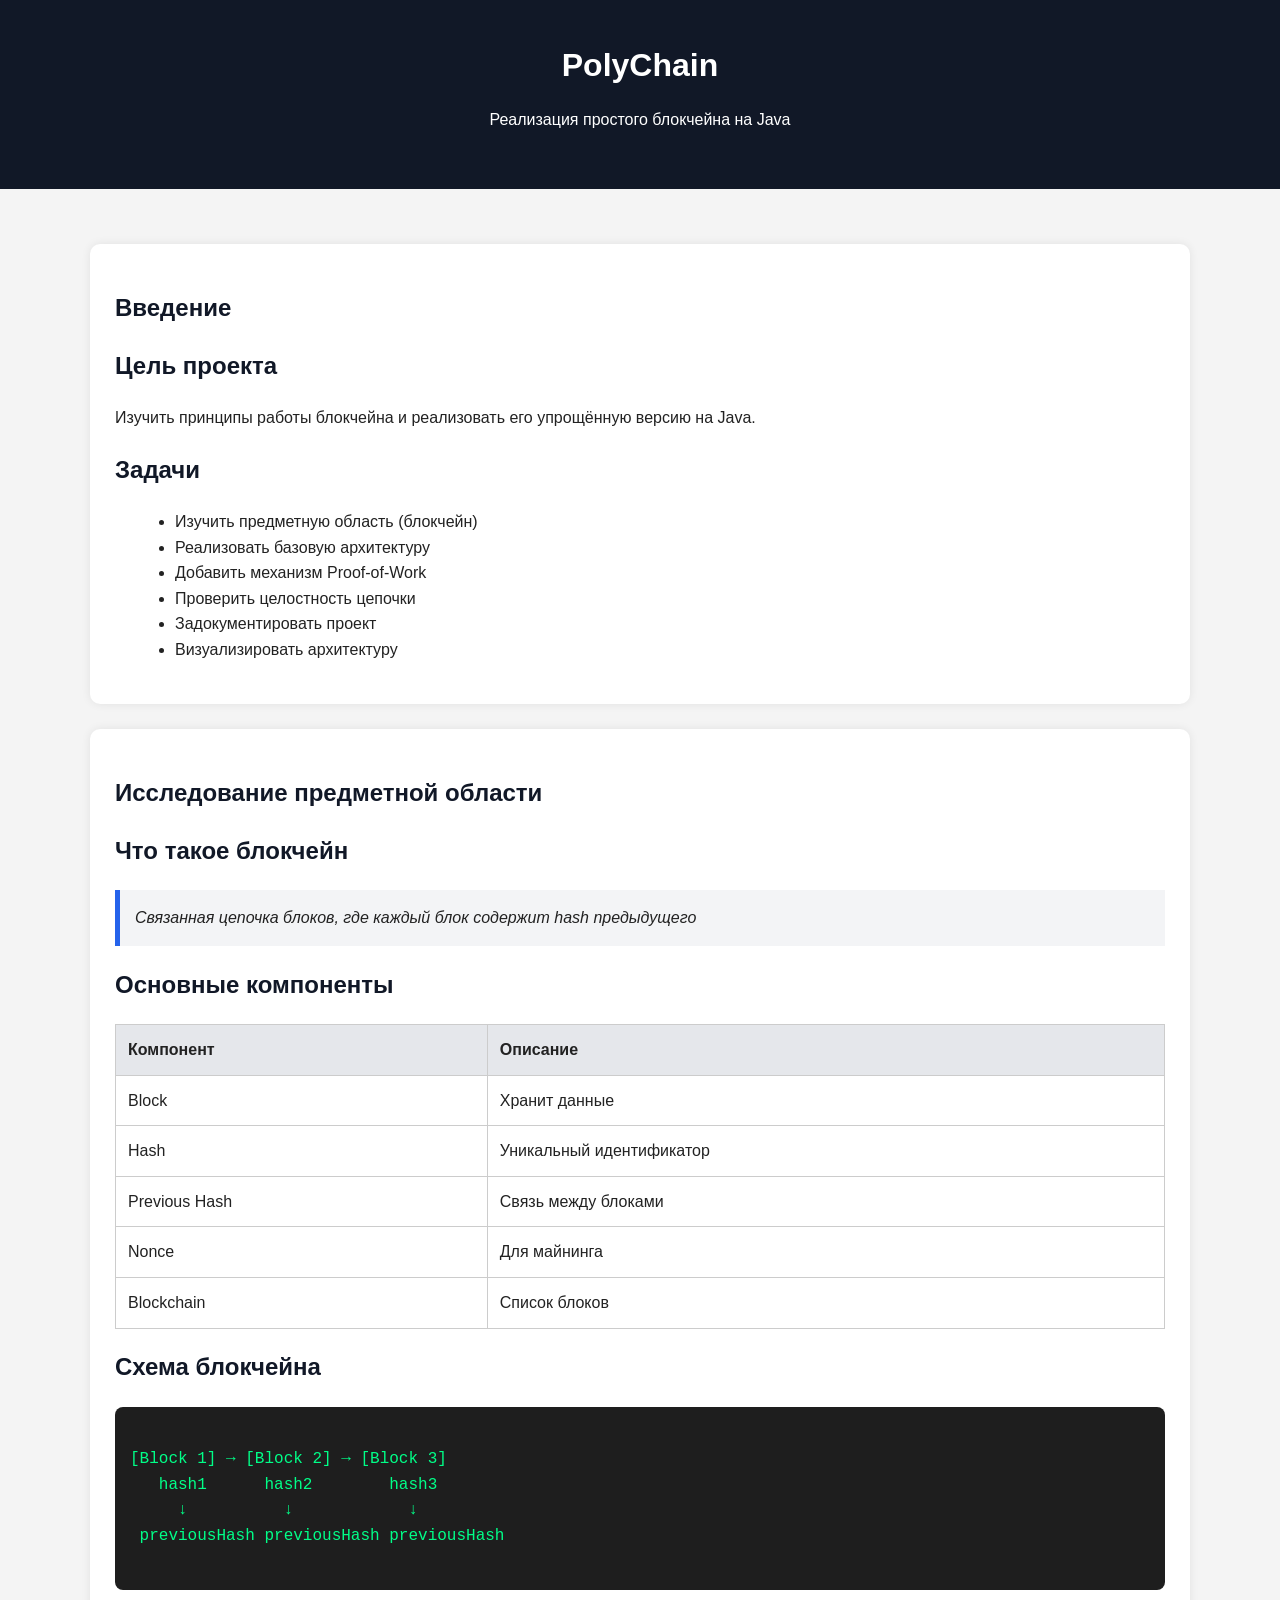
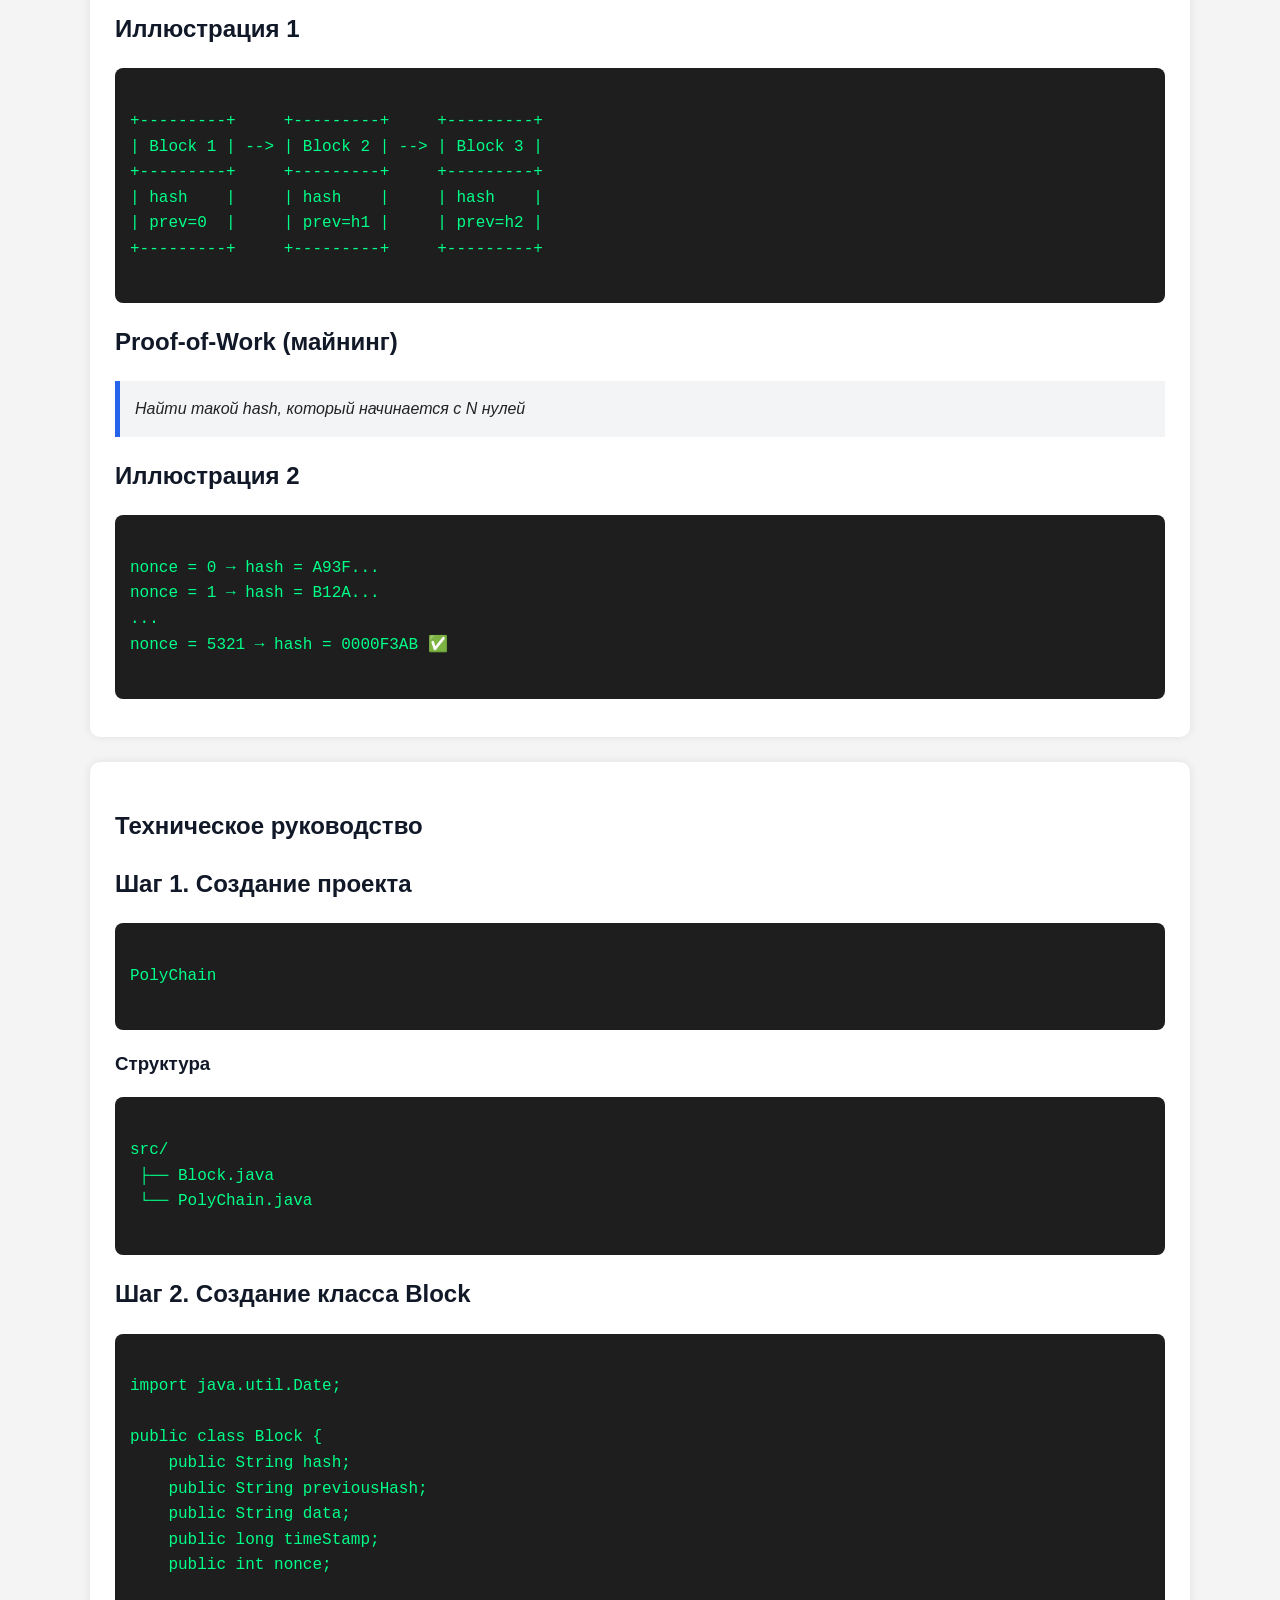
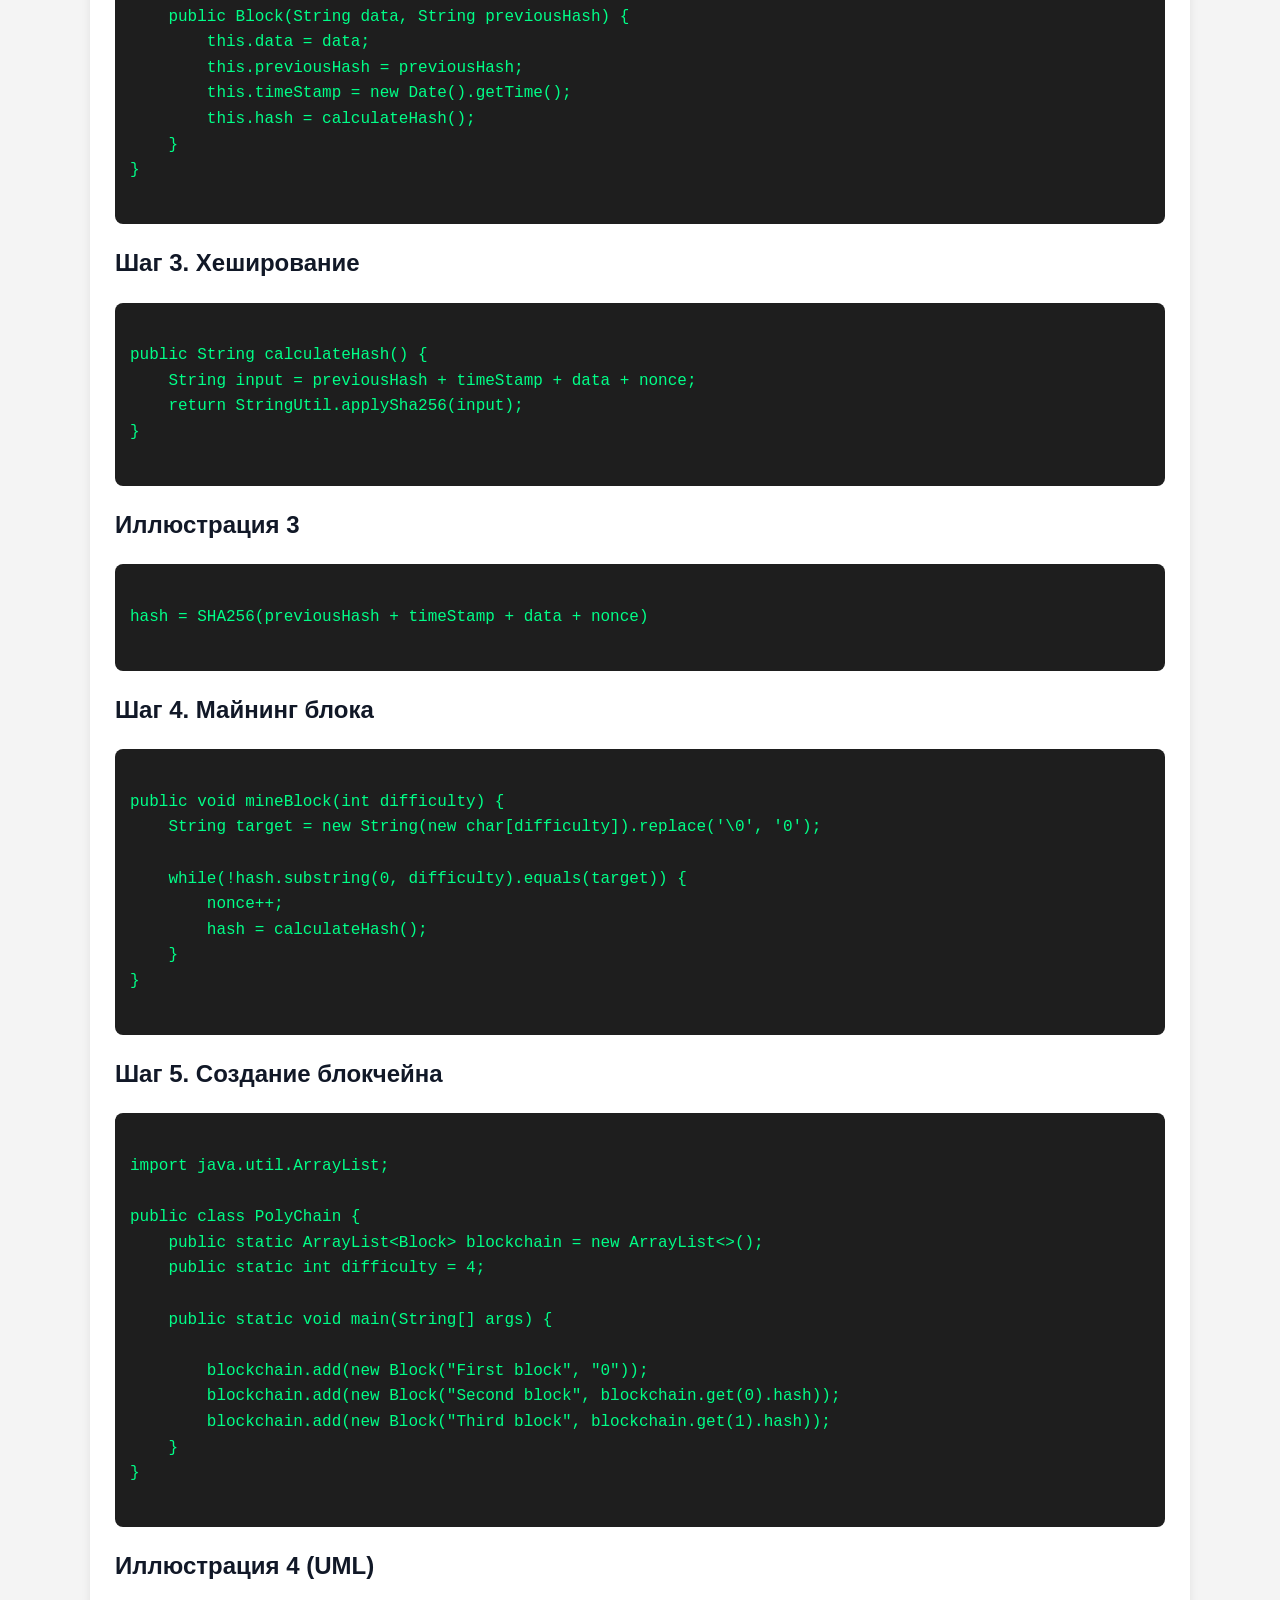
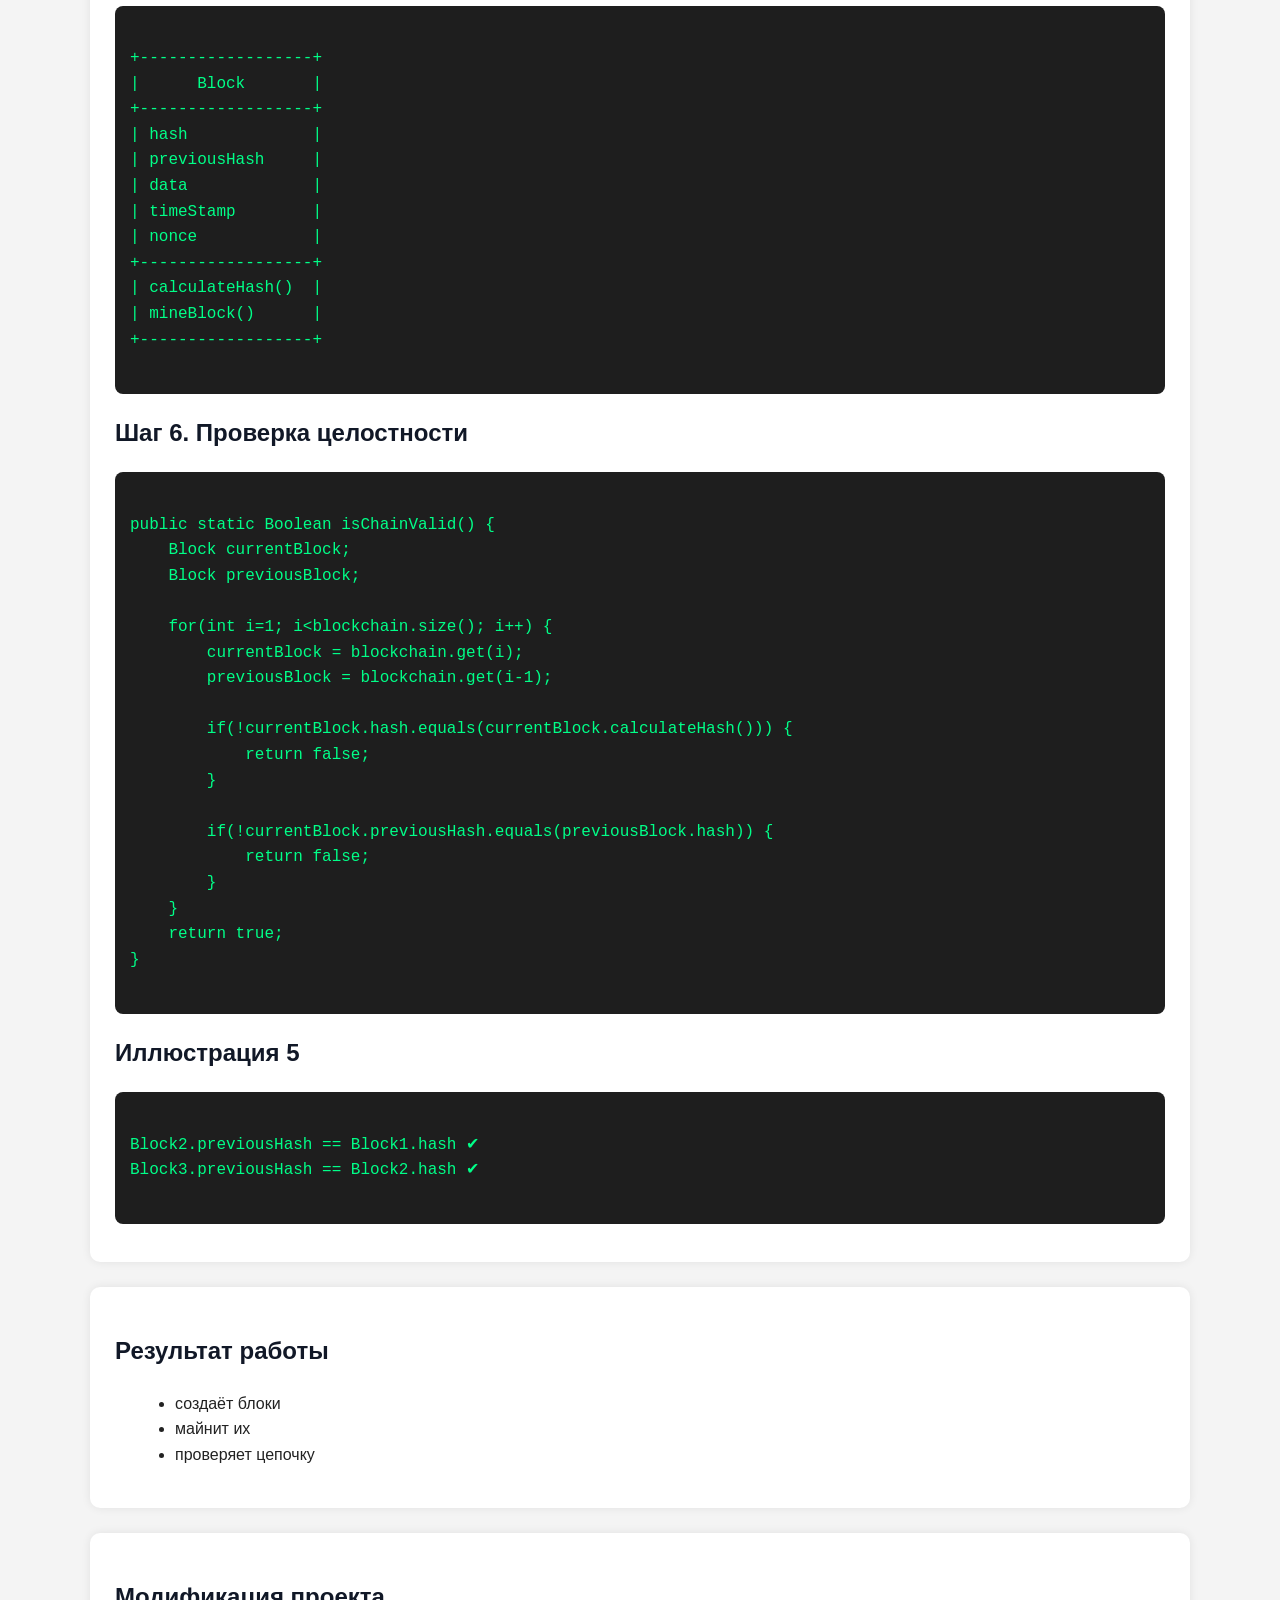
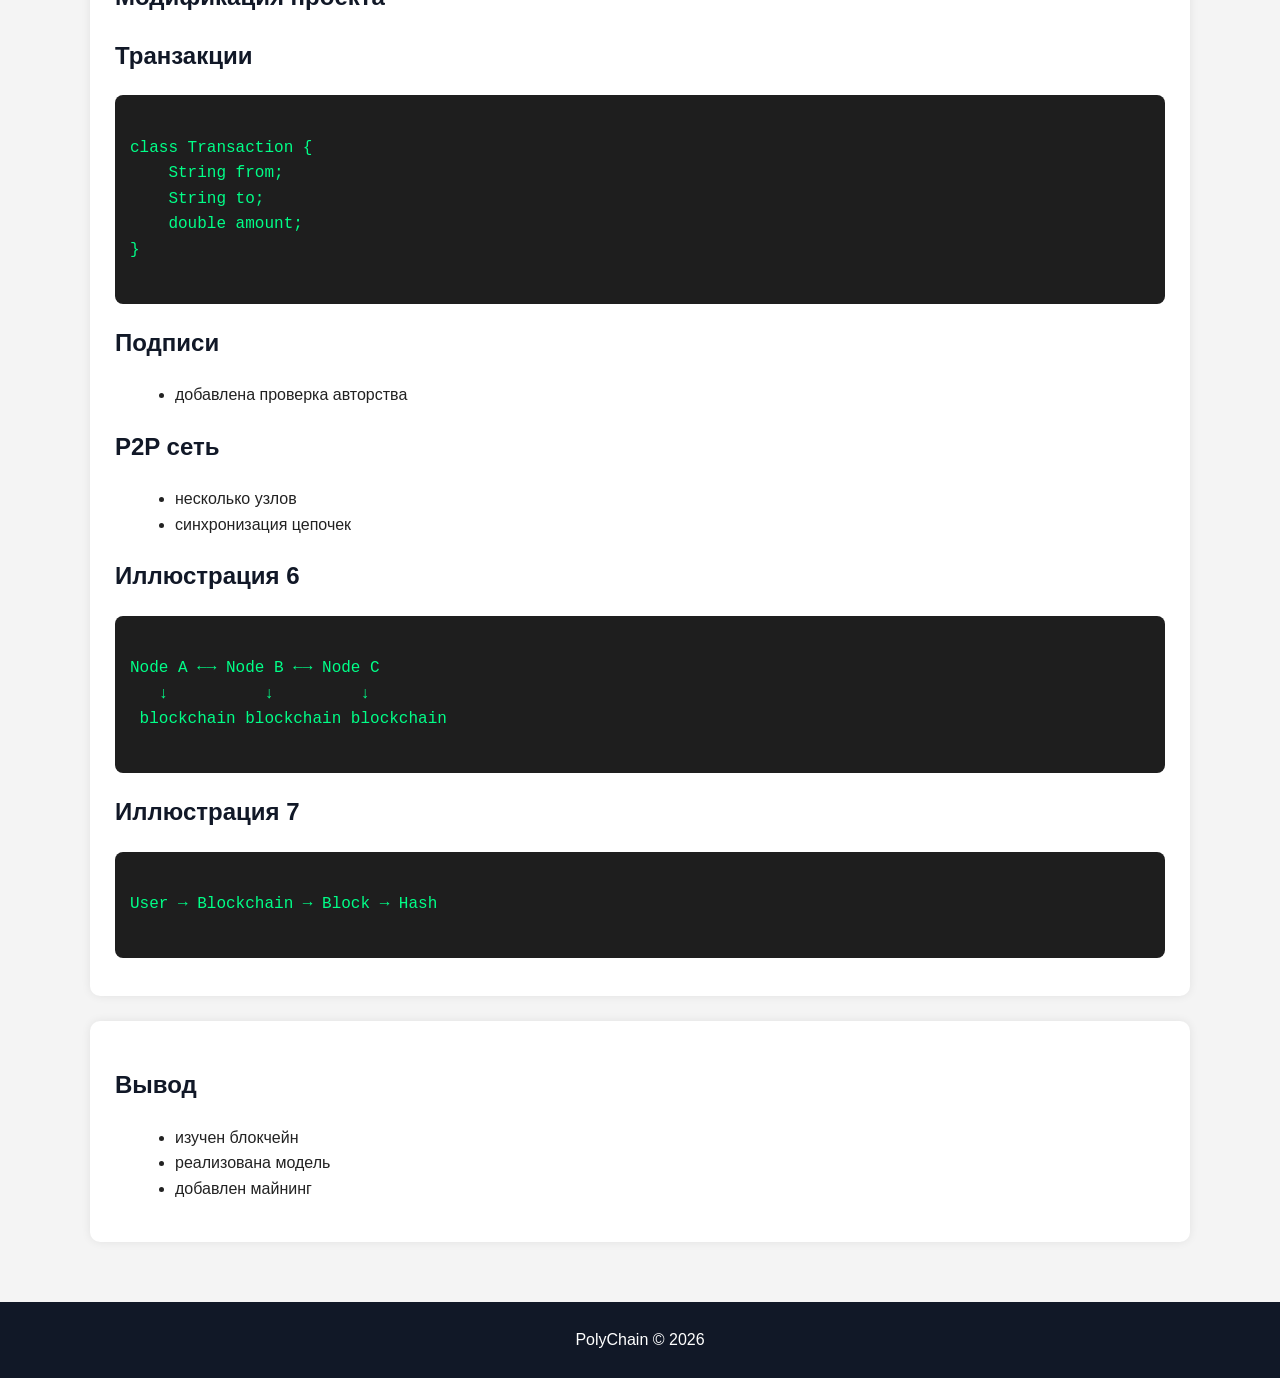
==== task/variable_task/presentation/index.html @ d1d8db29 "variable mes" ====
<!DOCTYPE html>
<html lang="ru">
<head>
    <meta charset="UTF-8">
    <meta name="viewport" content="width=device-width, initial-scale=1.0">
    <title>PolyChain - Блокчейн на Java</title>

    <style>
        body {
            font-family: Arial, sans-serif;
            background: #f4f4f4;
            color: #222;
            margin: 0;
            padding: 0;
            line-height: 1.6;
        }

        .container {
            width: 90%;
            max-width: 1100px;
            margin: auto;
            padding: 30px;
        }

        header {
            background: #111827;
            color: white;
            padding: 40px 0;
            text-align: center;
        }

        h1, h2, h3 {
            color: #111827;
        }

        header h1 {
            color: white;
            margin: 0;
        }

        section {
            background: white;
            margin-top: 25px;
            padding: 25px;
            border-radius: 10px;
            box-shadow: 0 0 10px rgba(0,0,0,0.08);
        }

        pre {
            background: #1e1e1e;
            color: #00ff88;
            padding: 15px;
            border-radius: 8px;
            overflow-x: auto;
        }

        code {
            font-family: Consolas, monospace;
        }

        table {
            width: 100%;
            border-collapse: collapse;
            margin-top: 15px;
        }

        table th,
        table td {
            border: 1px solid #ccc;
            padding: 12px;
            text-align: left;
        }

        table th {
            background: #e5e7eb;
        }

        blockquote {
            background: #f3f4f6;
            border-left: 5px solid #2563eb;
            margin: 15px 0;
            padding: 15px;
            font-style: italic;
        }

        ul {
            margin-left: 20px;
        }

        footer {
            text-align: center;
            padding: 25px;
            margin-top: 30px;
            background: #111827;
            color: white;
        }
    </style>
</head>

<body>

<header>
    <h1>PolyChain</h1>
    <p>Реализация простого блокчейна на Java</p>
</header>

<div class="container">

    <section>
        <h1>Введение</h1>

        <h2>Цель проекта</h2>

        <p>
            Изучить принципы работы блокчейна и реализовать его упрощённую версию на Java.
        </p>

        <h2>Задачи</h2>

        <ul>
            <li>Изучить предметную область (блокчейн)</li>
            <li>Реализовать базовую архитектуру</li>
            <li>Добавить механизм Proof-of-Work</li>
            <li>Проверить целостность цепочки</li>
            <li>Задокументировать проект</li>
            <li>Визуализировать архитектуру</li>
        </ul>
    </section>

    <section>
        <h1>Исследование предметной области</h1>

        <h2>Что такое блокчейн</h2>

        <blockquote>
            Связанная цепочка блоков, где каждый блок содержит hash предыдущего
        </blockquote>

        <h2>Основные компоненты</h2>

        <table>
            <tr>
                <th>Компонент</th>
                <th>Описание</th>
            </tr>

            <tr>
                <td>Block</td>
                <td>Хранит данные</td>
            </tr>

            <tr>
                <td>Hash</td>
                <td>Уникальный идентификатор</td>
            </tr>

            <tr>
                <td>Previous Hash</td>
                <td>Связь между блоками</td>
            </tr>

            <tr>
                <td>Nonce</td>
                <td>Для майнинга</td>
            </tr>

            <tr>
                <td>Blockchain</td>
                <td>Список блоков</td>
            </tr>
        </table>

        <h2>Схема блокчейна</h2>

        <pre><code>
[Block 1] → [Block 2] → [Block 3]
   hash1      hash2        hash3
     ↓          ↓            ↓
 previousHash previousHash previousHash
        </code></pre>

        <h2>Иллюстрация 1</h2>

        <pre><code>
+---------+     +---------+     +---------+
| Block 1 | --> | Block 2 | --> | Block 3 |
+---------+     +---------+     +---------+
| hash    |     | hash    |     | hash    |
| prev=0  |     | prev=h1 |     | prev=h2 |
+---------+     +---------+     +---------+
        </code></pre>

        <h2>Proof-of-Work (майнинг)</h2>

        <blockquote>
            Найти такой hash, который начинается с N нулей
        </blockquote>

        <h2>Иллюстрация 2</h2>

        <pre><code>
nonce = 0 → hash = A93F...
nonce = 1 → hash = B12A...
...
nonce = 5321 → hash = 0000F3AB ✅
        </code></pre>
    </section>

    <section>
        <h1>Техническое руководство</h1>

        <h2>Шаг 1. Создание проекта</h2>

        <pre><code>
PolyChain
        </code></pre>

        <h3>Структура</h3>

        <pre><code>
src/
 ├── Block.java
 └── PolyChain.java
        </code></pre>

        <h2>Шаг 2. Создание класса Block</h2>

        <pre><code>
import java.util.Date;

public class Block {
    public String hash;
    public String previousHash;
    public String data;
    public long timeStamp;
    public int nonce;

    public Block(String data, String previousHash) {
        this.data = data;
        this.previousHash = previousHash;
        this.timeStamp = new Date().getTime();
        this.hash = calculateHash();
    }
}
        </code></pre>

        <h2>Шаг 3. Хеширование</h2>

        <pre><code>
public String calculateHash() {
    String input = previousHash + timeStamp + data + nonce;
    return StringUtil.applySha256(input);
}
        </code></pre>

        <h2>Иллюстрация 3</h2>

        <pre><code>
hash = SHA256(previousHash + timeStamp + data + nonce)
        </code></pre>

        <h2>Шаг 4. Майнинг блока</h2>

        <pre><code>
public void mineBlock(int difficulty) {
    String target = new String(new char[difficulty]).replace('\0', '0');

    while(!hash.substring(0, difficulty).equals(target)) {
        nonce++;
        hash = calculateHash();
    }
}
        </code></pre>

        <h2>Шаг 5. Создание блокчейна</h2>

        <pre><code>
import java.util.ArrayList;

public class PolyChain {
    public static ArrayList&lt;Block&gt; blockchain = new ArrayList&lt;&gt;();
    public static int difficulty = 4;

    public static void main(String[] args) {

        blockchain.add(new Block("First block", "0"));
        blockchain.add(new Block("Second block", blockchain.get(0).hash));
        blockchain.add(new Block("Third block", blockchain.get(1).hash));
    }
}
        </code></pre>

        <h2>Иллюстрация 4 (UML)</h2>

        <pre><code>
+------------------+
|      Block       |
+------------------+
| hash             |
| previousHash     |
| data             |
| timeStamp        |
| nonce            |
+------------------+
| calculateHash()  |
| mineBlock()      |
+------------------+
        </code></pre>

        <h2>Шаг 6. Проверка целостности</h2>

        <pre><code>
public static Boolean isChainValid() {
    Block currentBlock;
    Block previousBlock;

    for(int i=1; i&lt;blockchain.size(); i++) {
        currentBlock = blockchain.get(i);
        previousBlock = blockchain.get(i-1);

        if(!currentBlock.hash.equals(currentBlock.calculateHash())) {
            return false;
        }

        if(!currentBlock.previousHash.equals(previousBlock.hash)) {
            return false;
        }
    }
    return true;
}
        </code></pre>

        <h2>Иллюстрация 5</h2>

        <pre><code>
Block2.previousHash == Block1.hash ✔
Block3.previousHash == Block2.hash ✔
        </code></pre>
    </section>

    <section>
        <h1>Результат работы</h1>

        <ul>
            <li>создаёт блоки</li>
            <li>майнит их</li>
            <li>проверяет цепочку</li>
        </ul>
    </section>

    <section>
        <h1>Модификация проекта</h1>

        <h2>Транзакции</h2>

        <pre><code>
class Transaction {
    String from;
    String to;
    double amount;
}
        </code></pre>

        <h2>Подписи</h2>

        <ul>
            <li>добавлена проверка авторства</li>
        </ul>

        <h2>P2P сеть</h2>

        <ul>
            <li>несколько узлов</li>
            <li>синхронизация цепочек</li>
        </ul>

        <h2>Иллюстрация 6</h2>

        <pre><code>
Node A ←→ Node B ←→ Node C
   ↓          ↓         ↓
 blockchain blockchain blockchain
        </code></pre>

        <h2>Иллюстрация 7</h2>

        <pre><code>
User → Blockchain → Block → Hash
        </code></pre>
    </section>

    <section>
        <h1>Вывод</h1>

        <ul>
            <li>изучен блокчейн</li>
            <li>реализована модель</li>
            <li>добавлен майнинг</li>
        </ul>
    </section>

</div>

<footer>
    PolyChain © 2026
</footer>

</body>
</html>
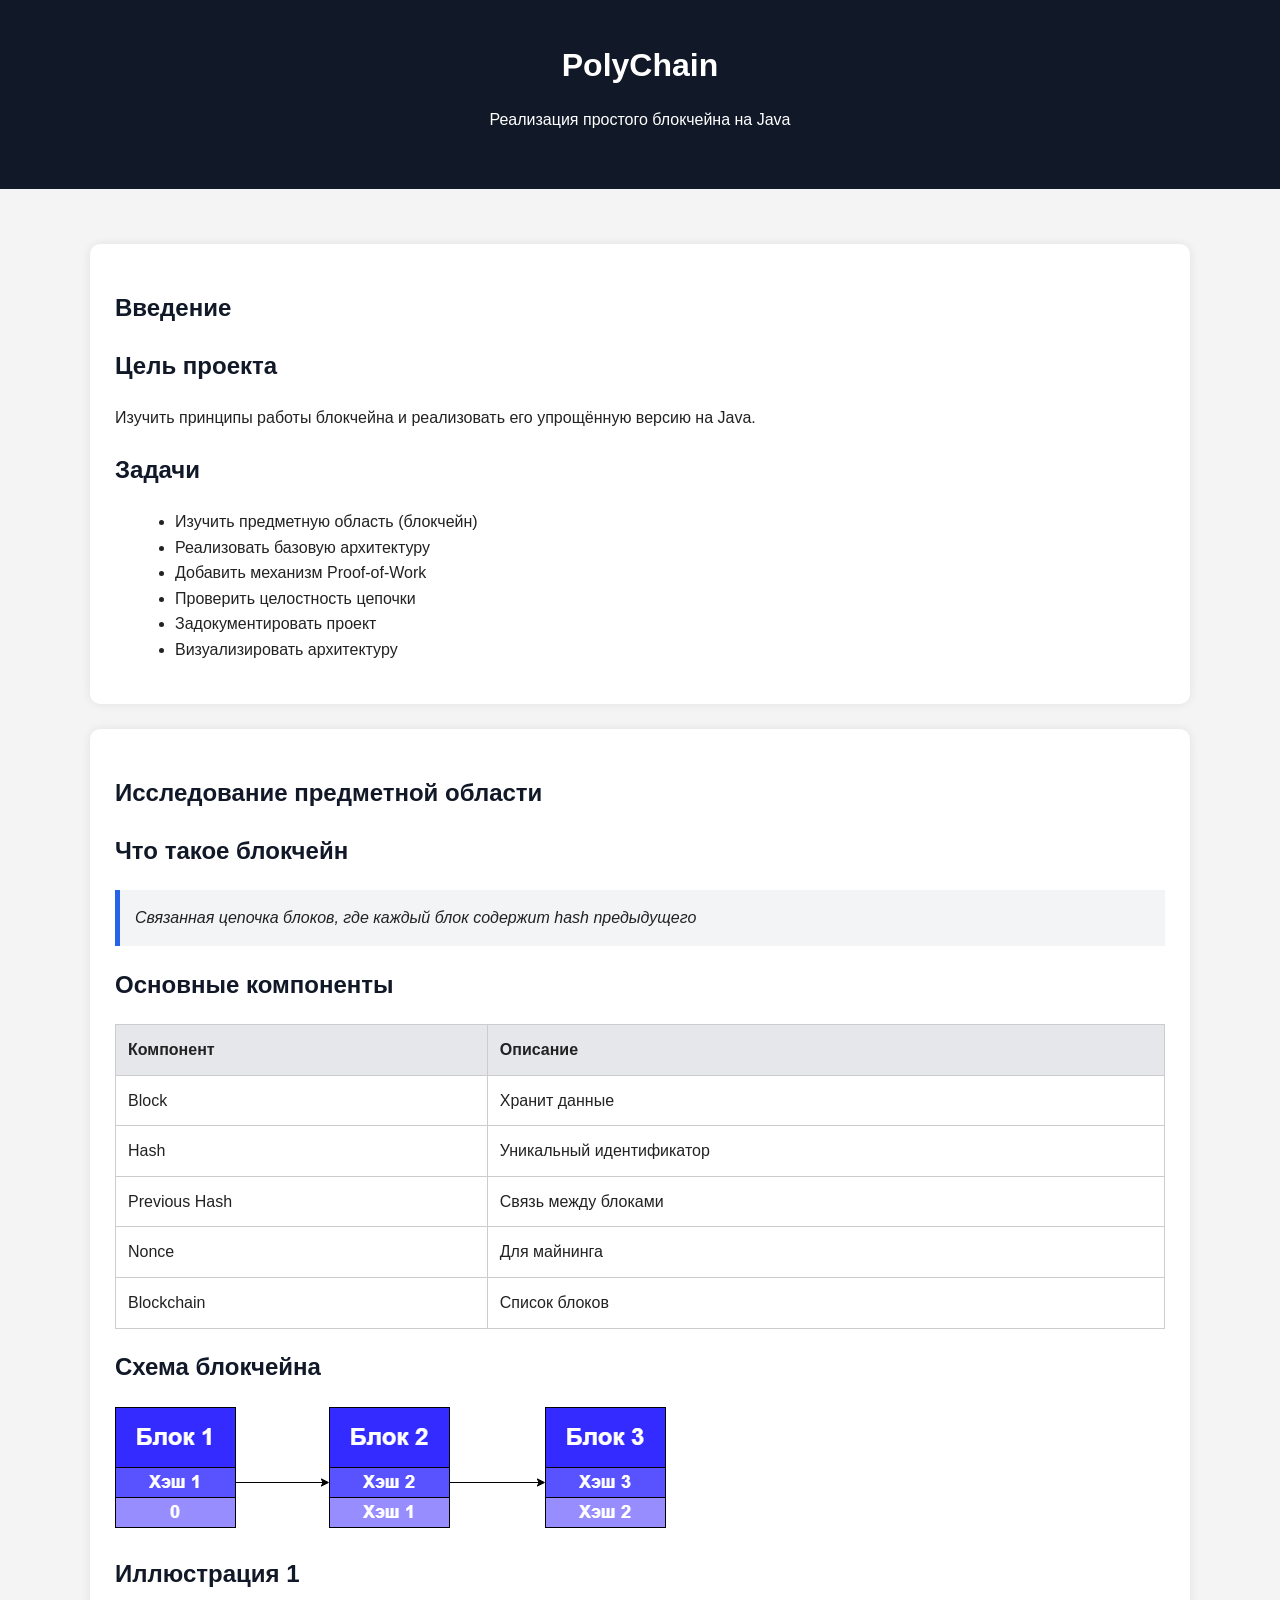
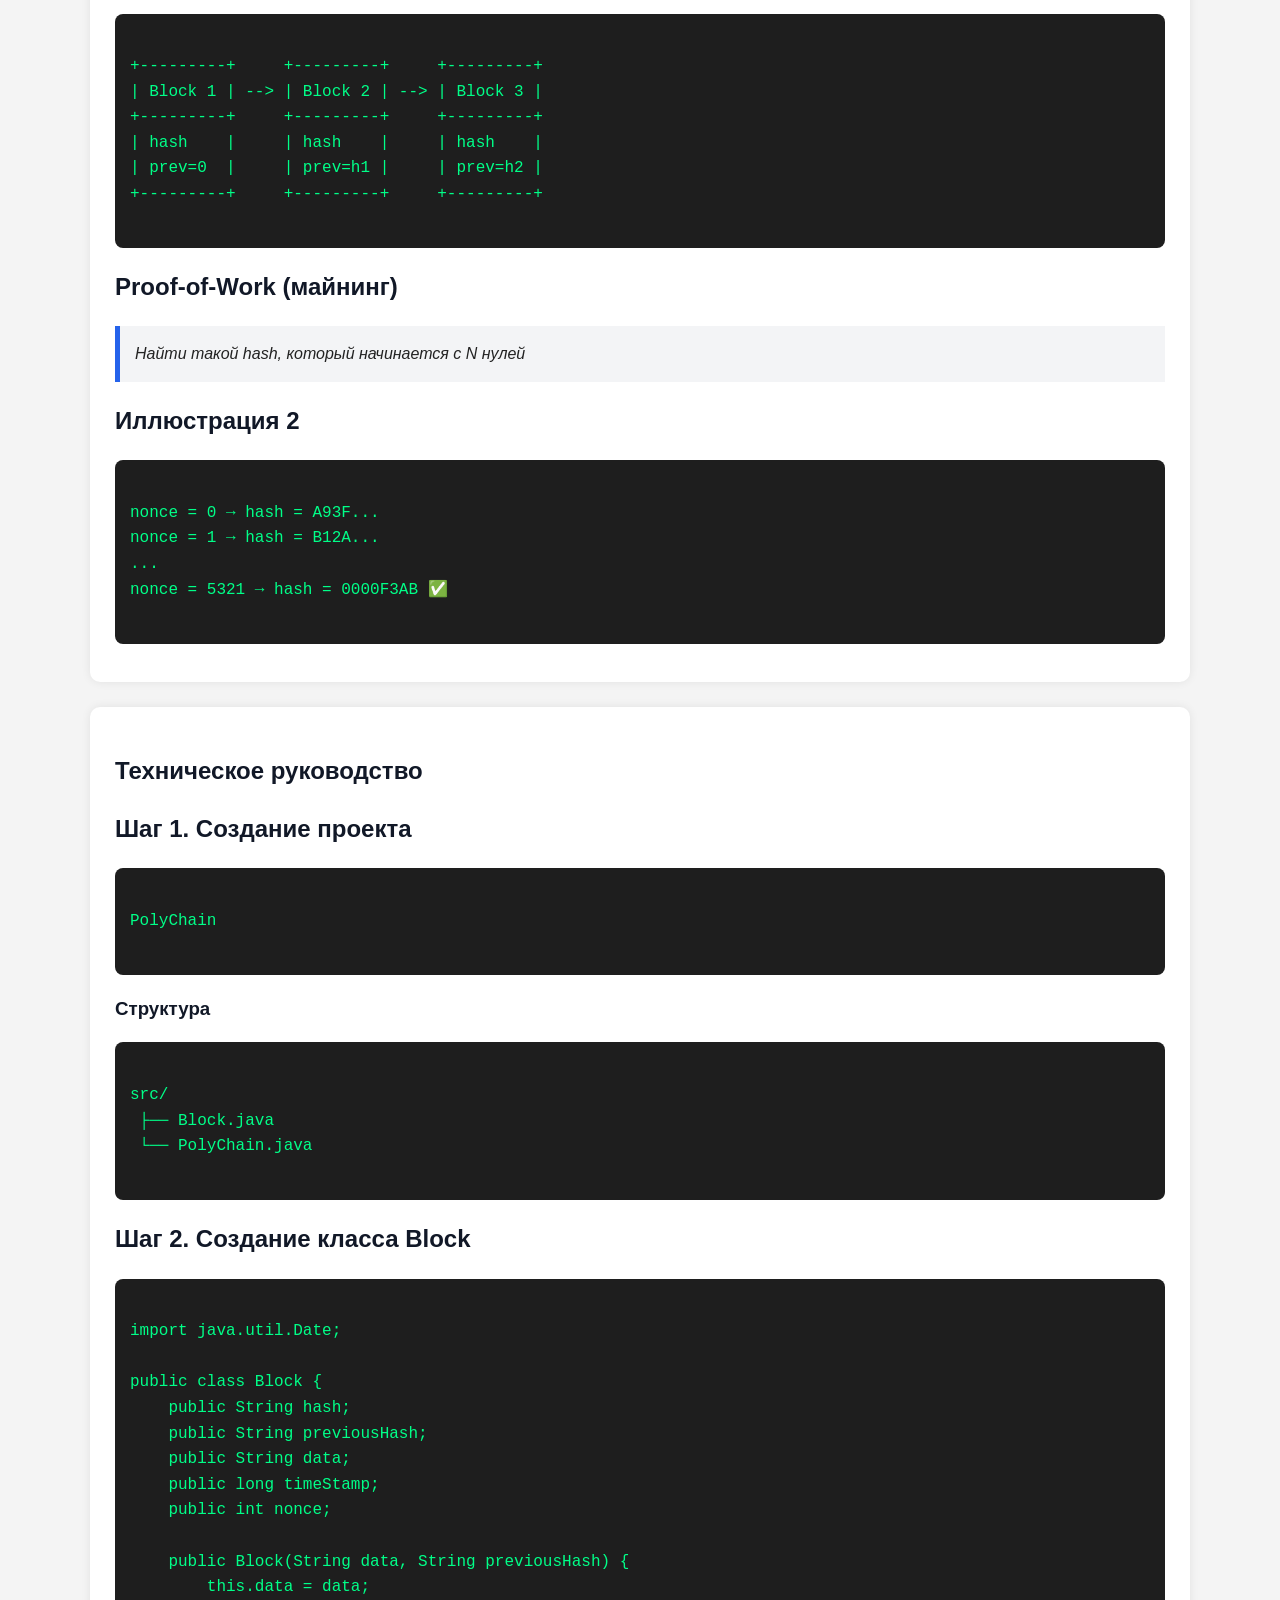
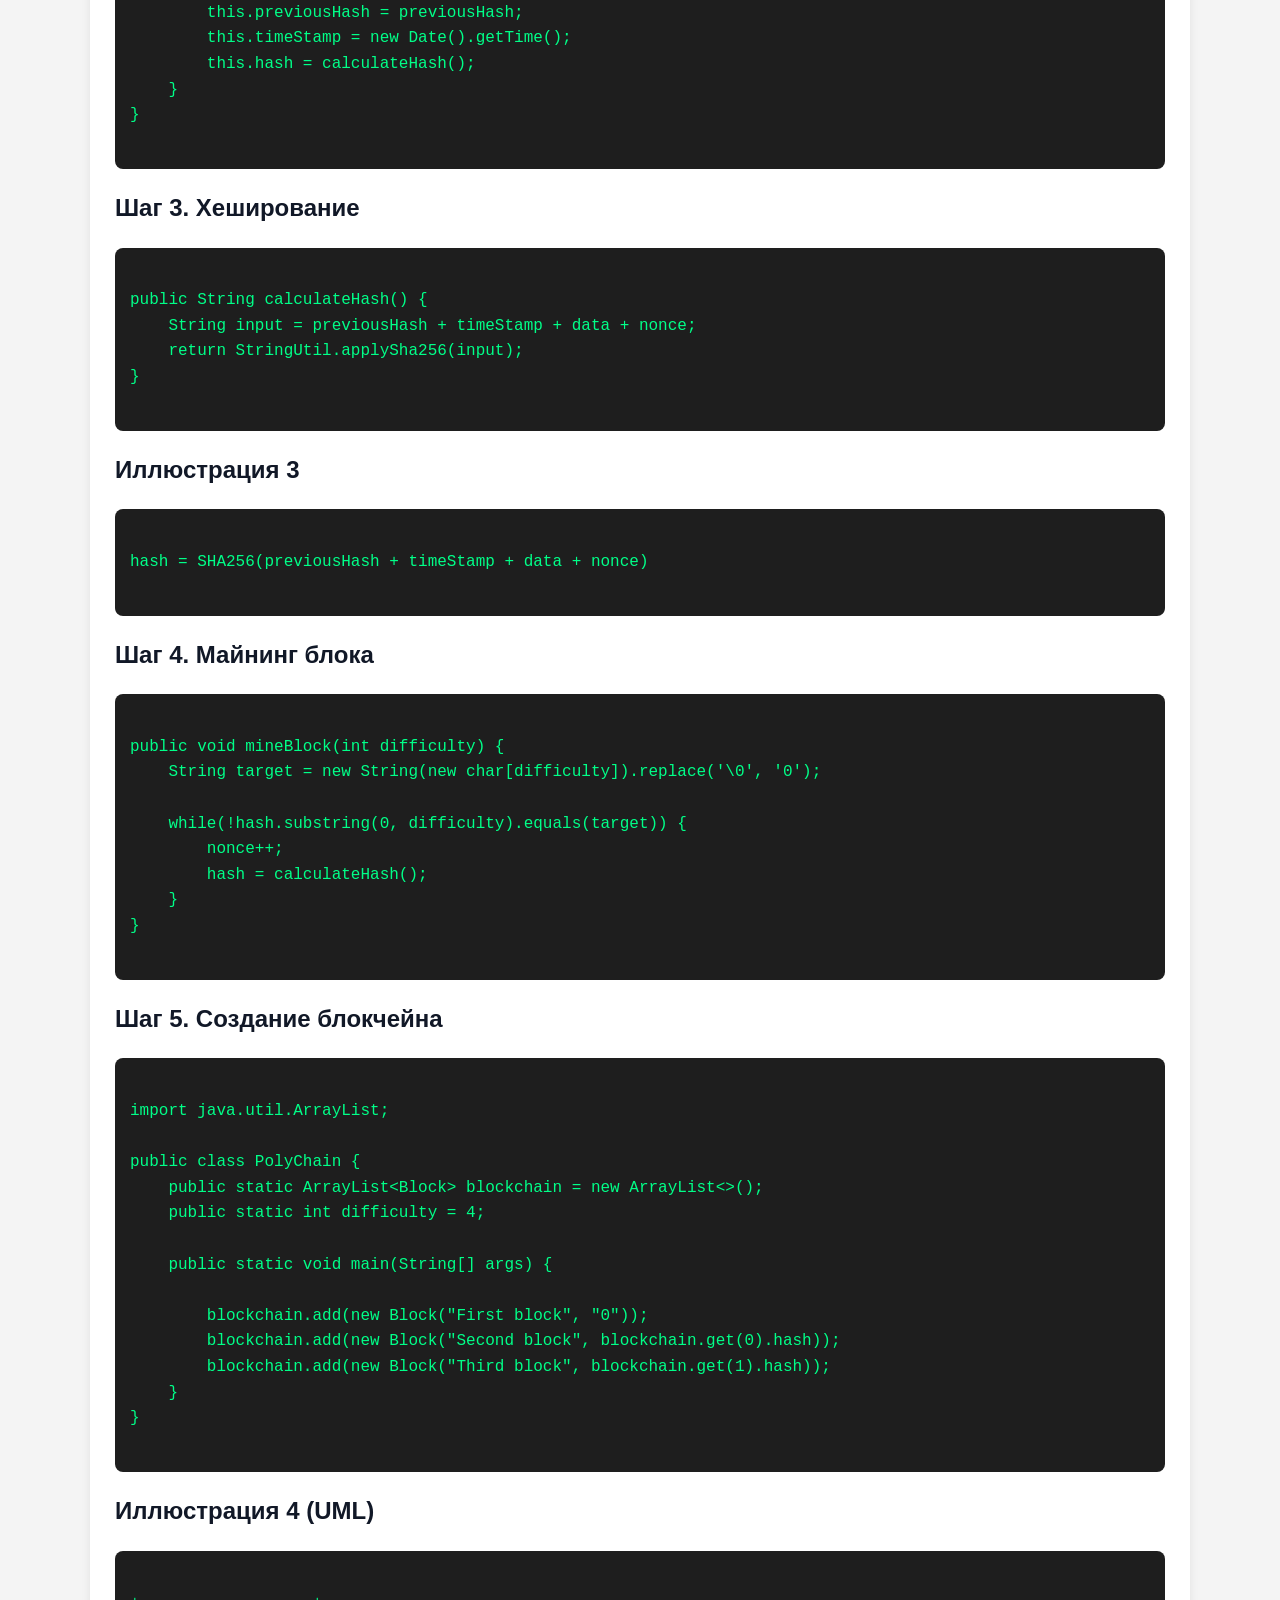
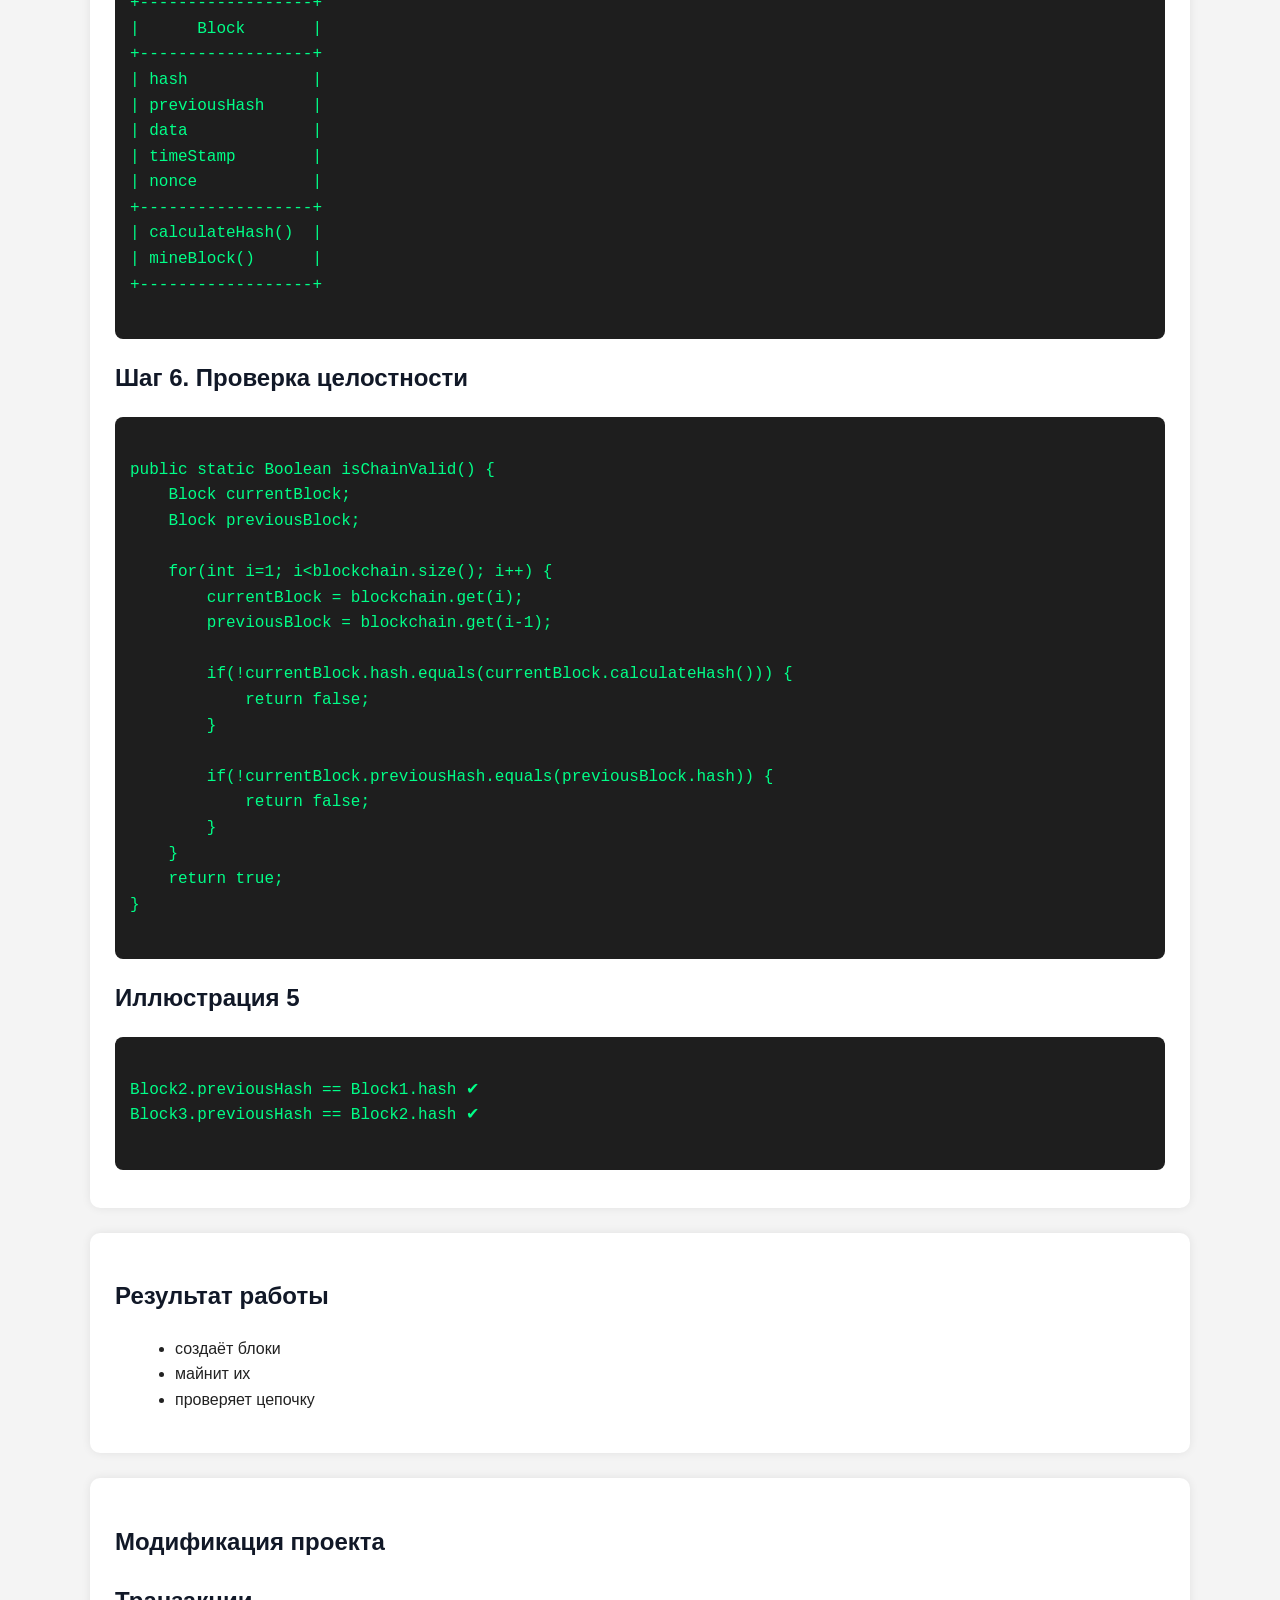
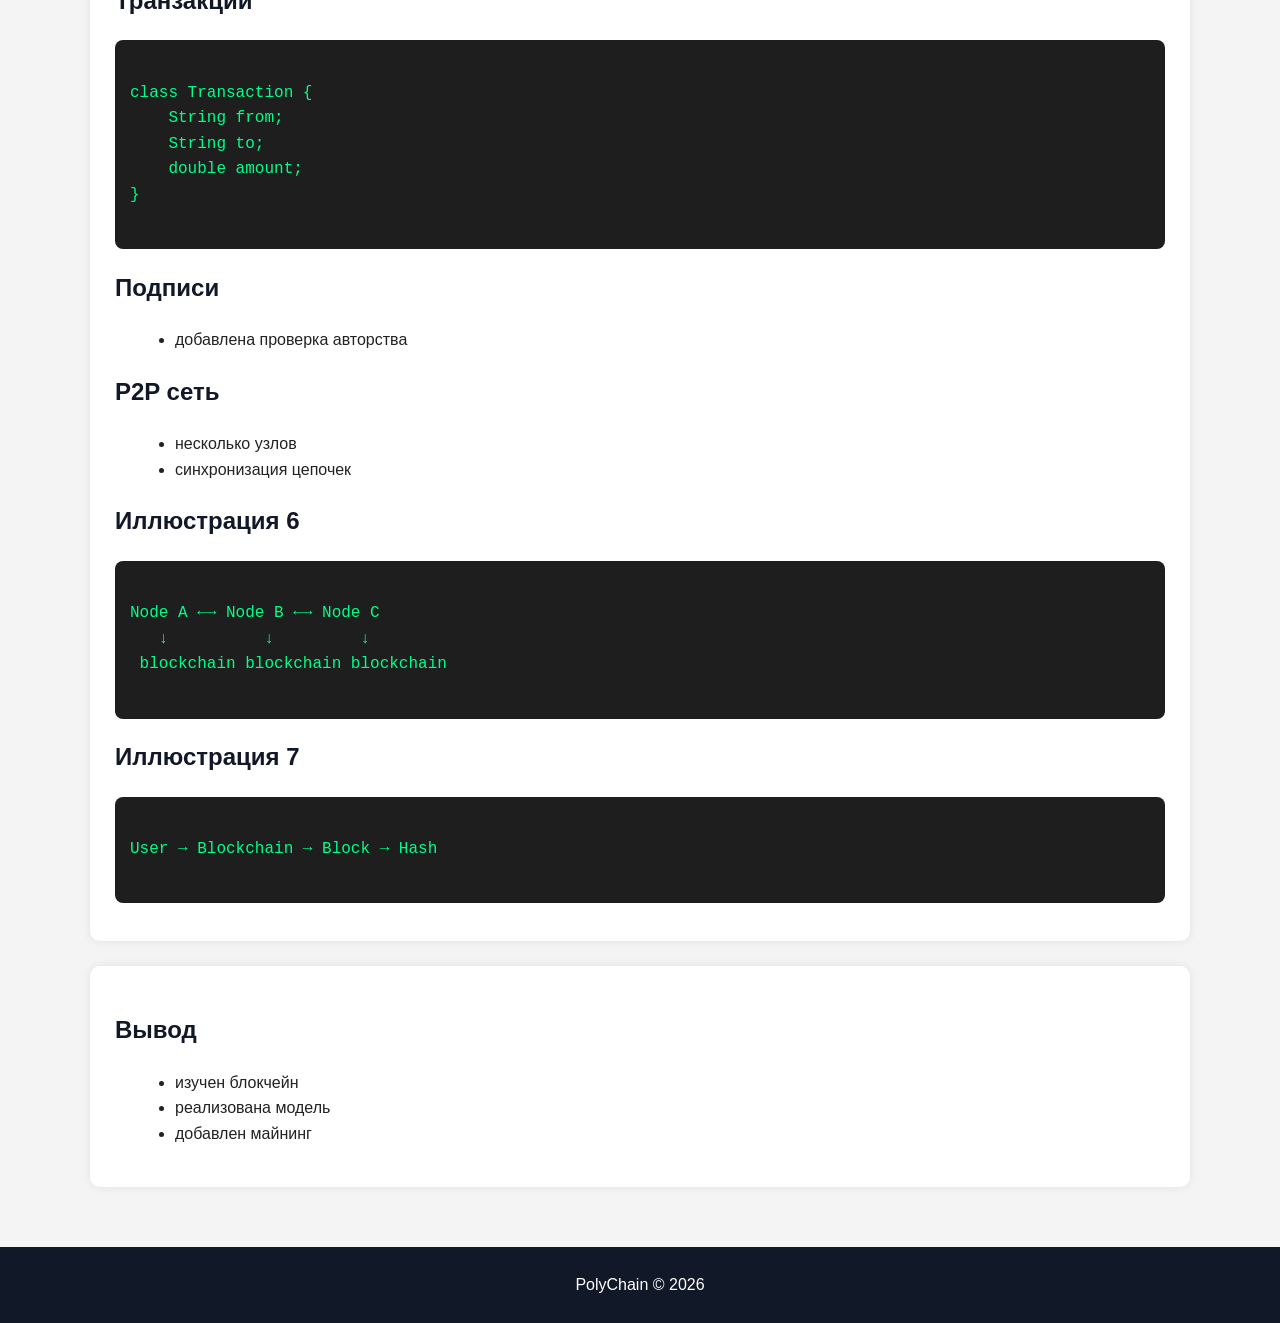
==== commit b00d1592: "report" ====
--- a/task/variable_task/presentation/index.html
+++ b/task/variable_task/presentation/index.html
@@ -172,12 +172,7 @@
 
         <h2>Схема блокчейна</h2>
 
-        <pre><code>
-[Block 1] → [Block 2] → [Block 3]
-   hash1      hash2        hash3
-     ↓          ↓            ↓
- previousHash previousHash previousHash
-        </code></pre>
+        <img src="/task/variable_task/img/1.drawio.png">
 
         <h2>Иллюстрация 1</h2>
 
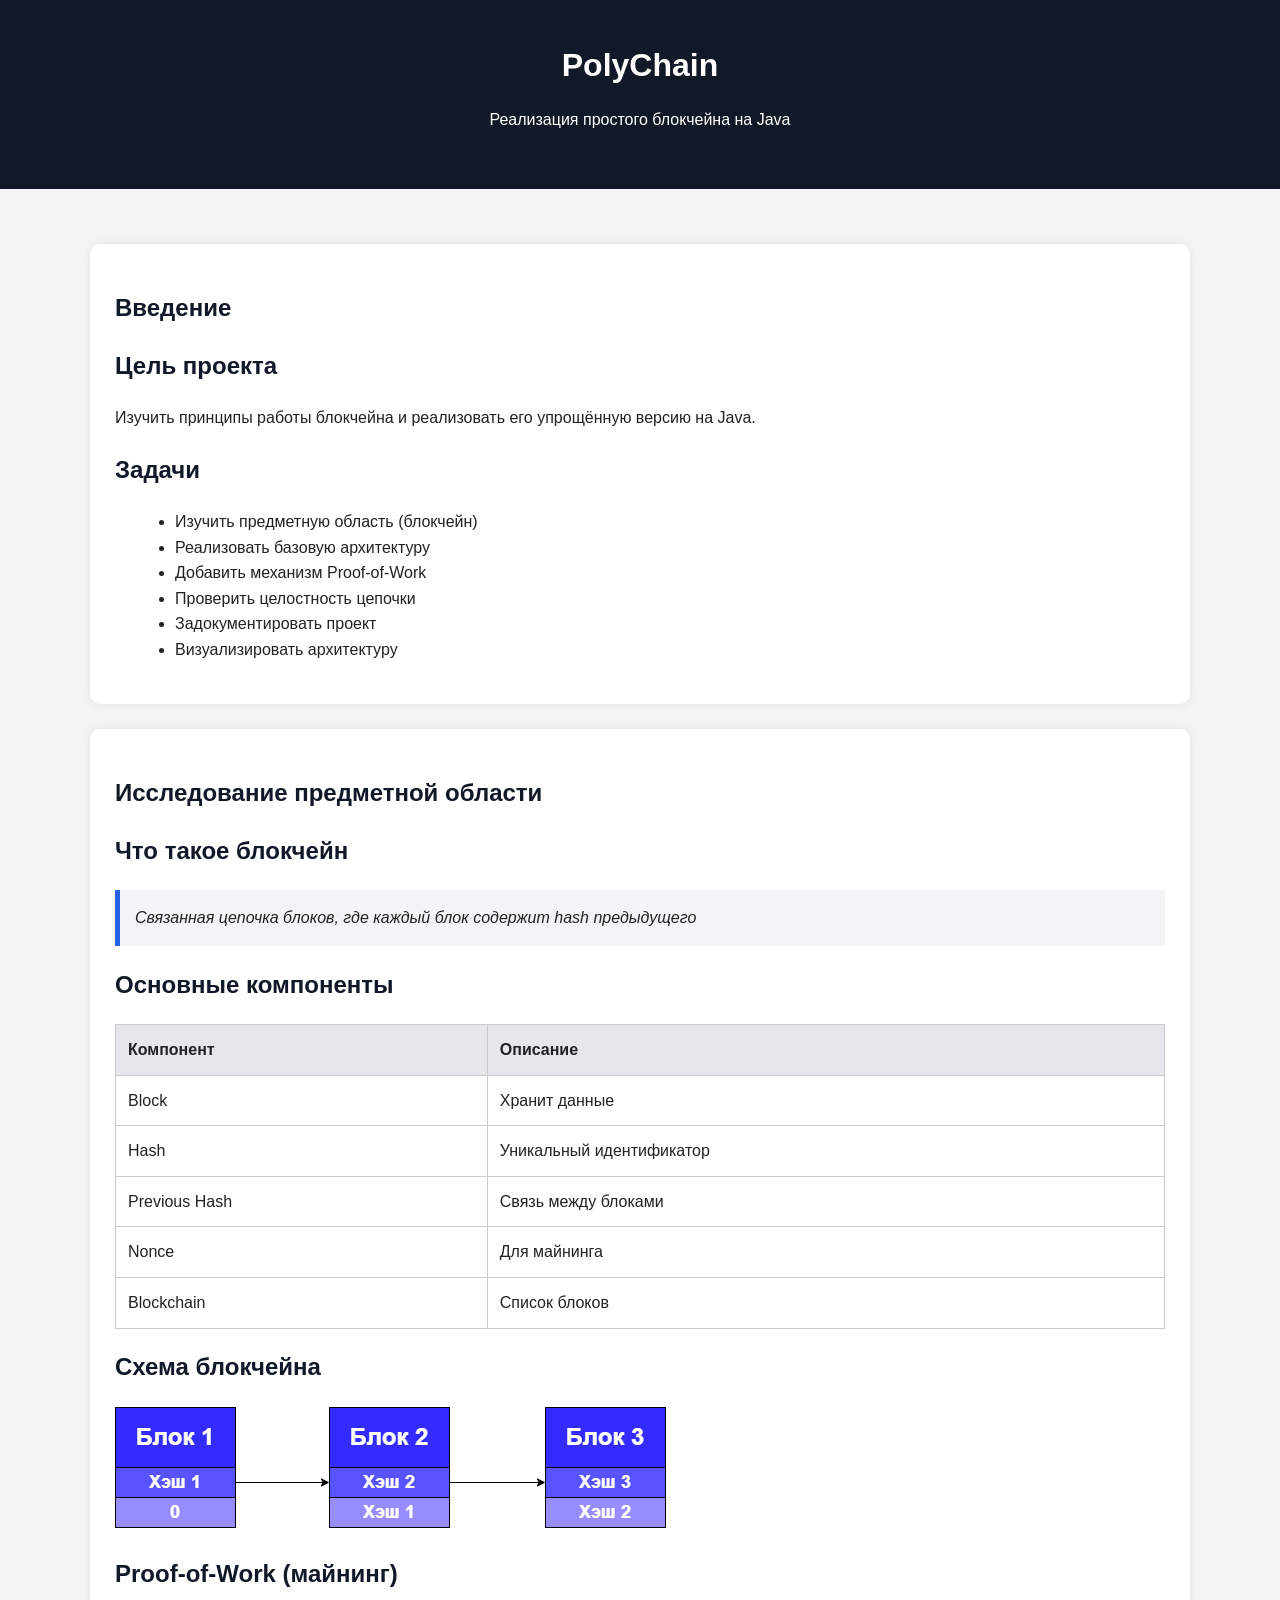
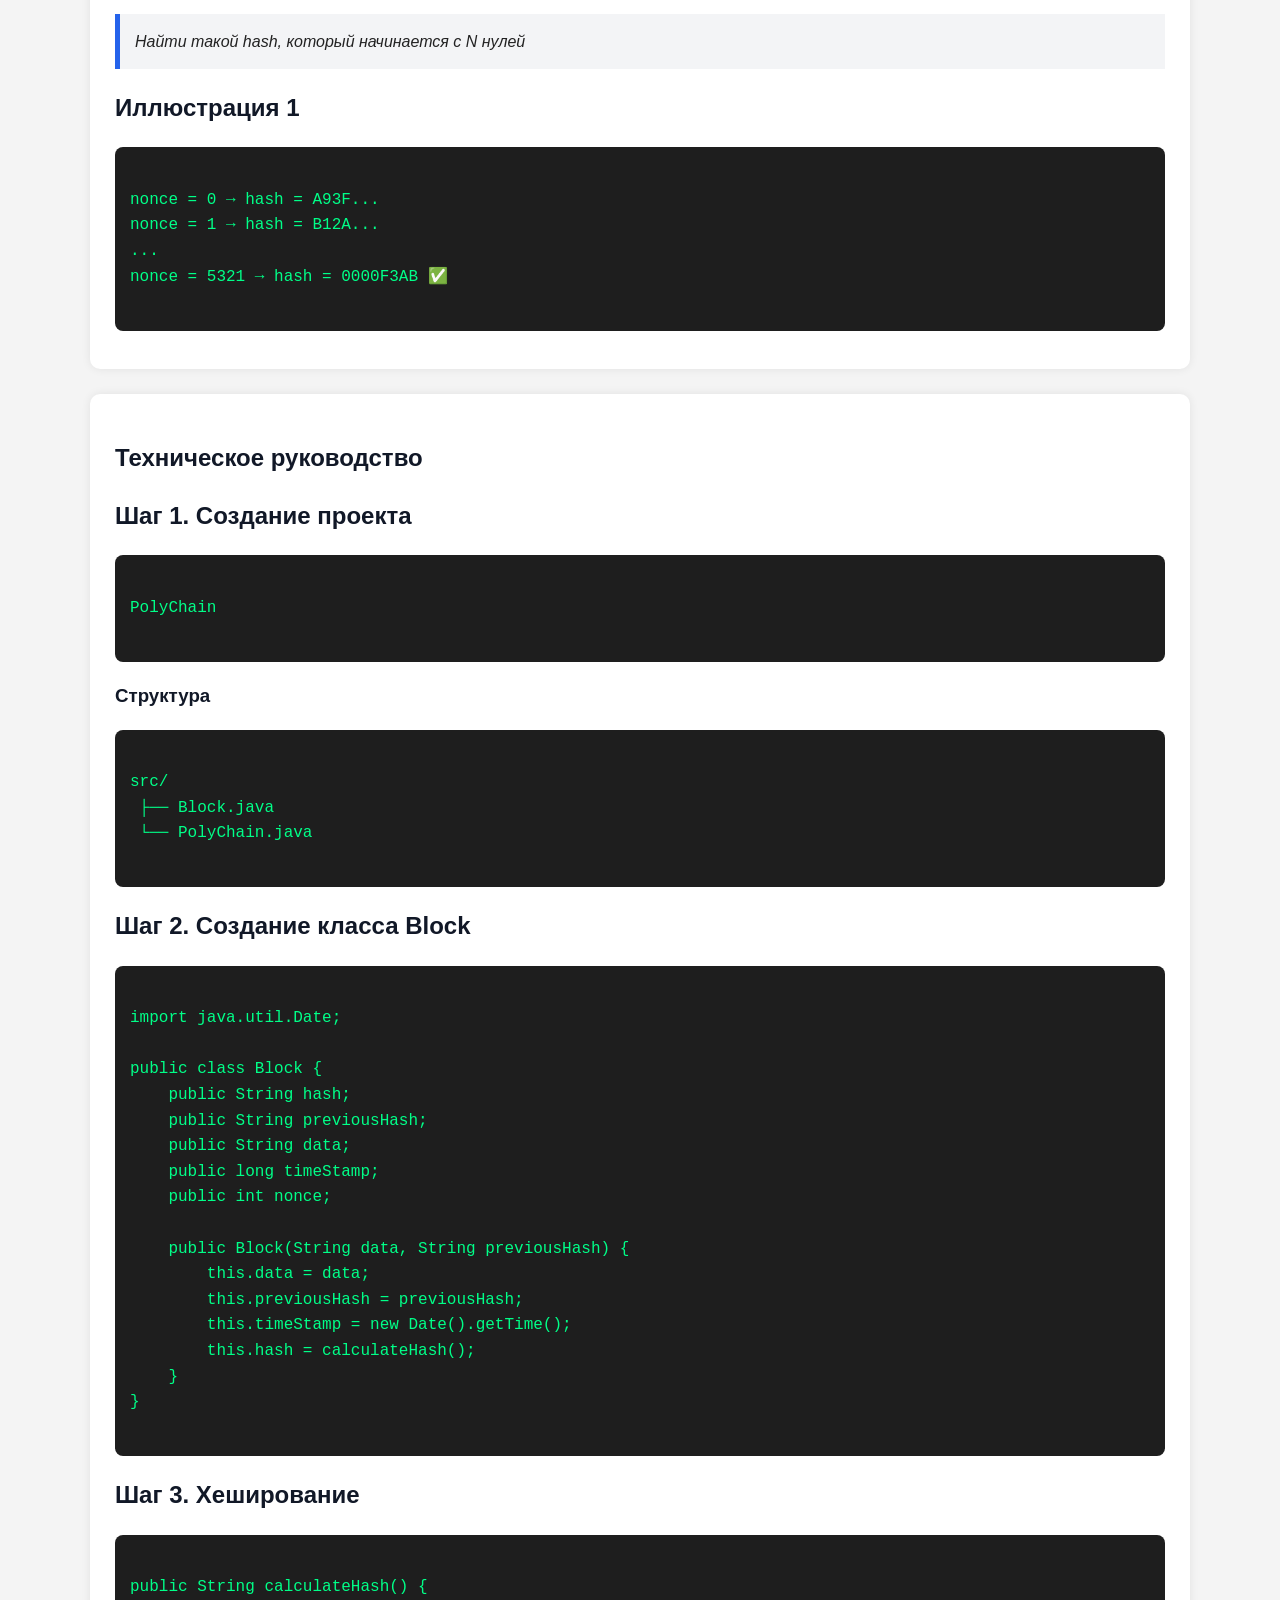
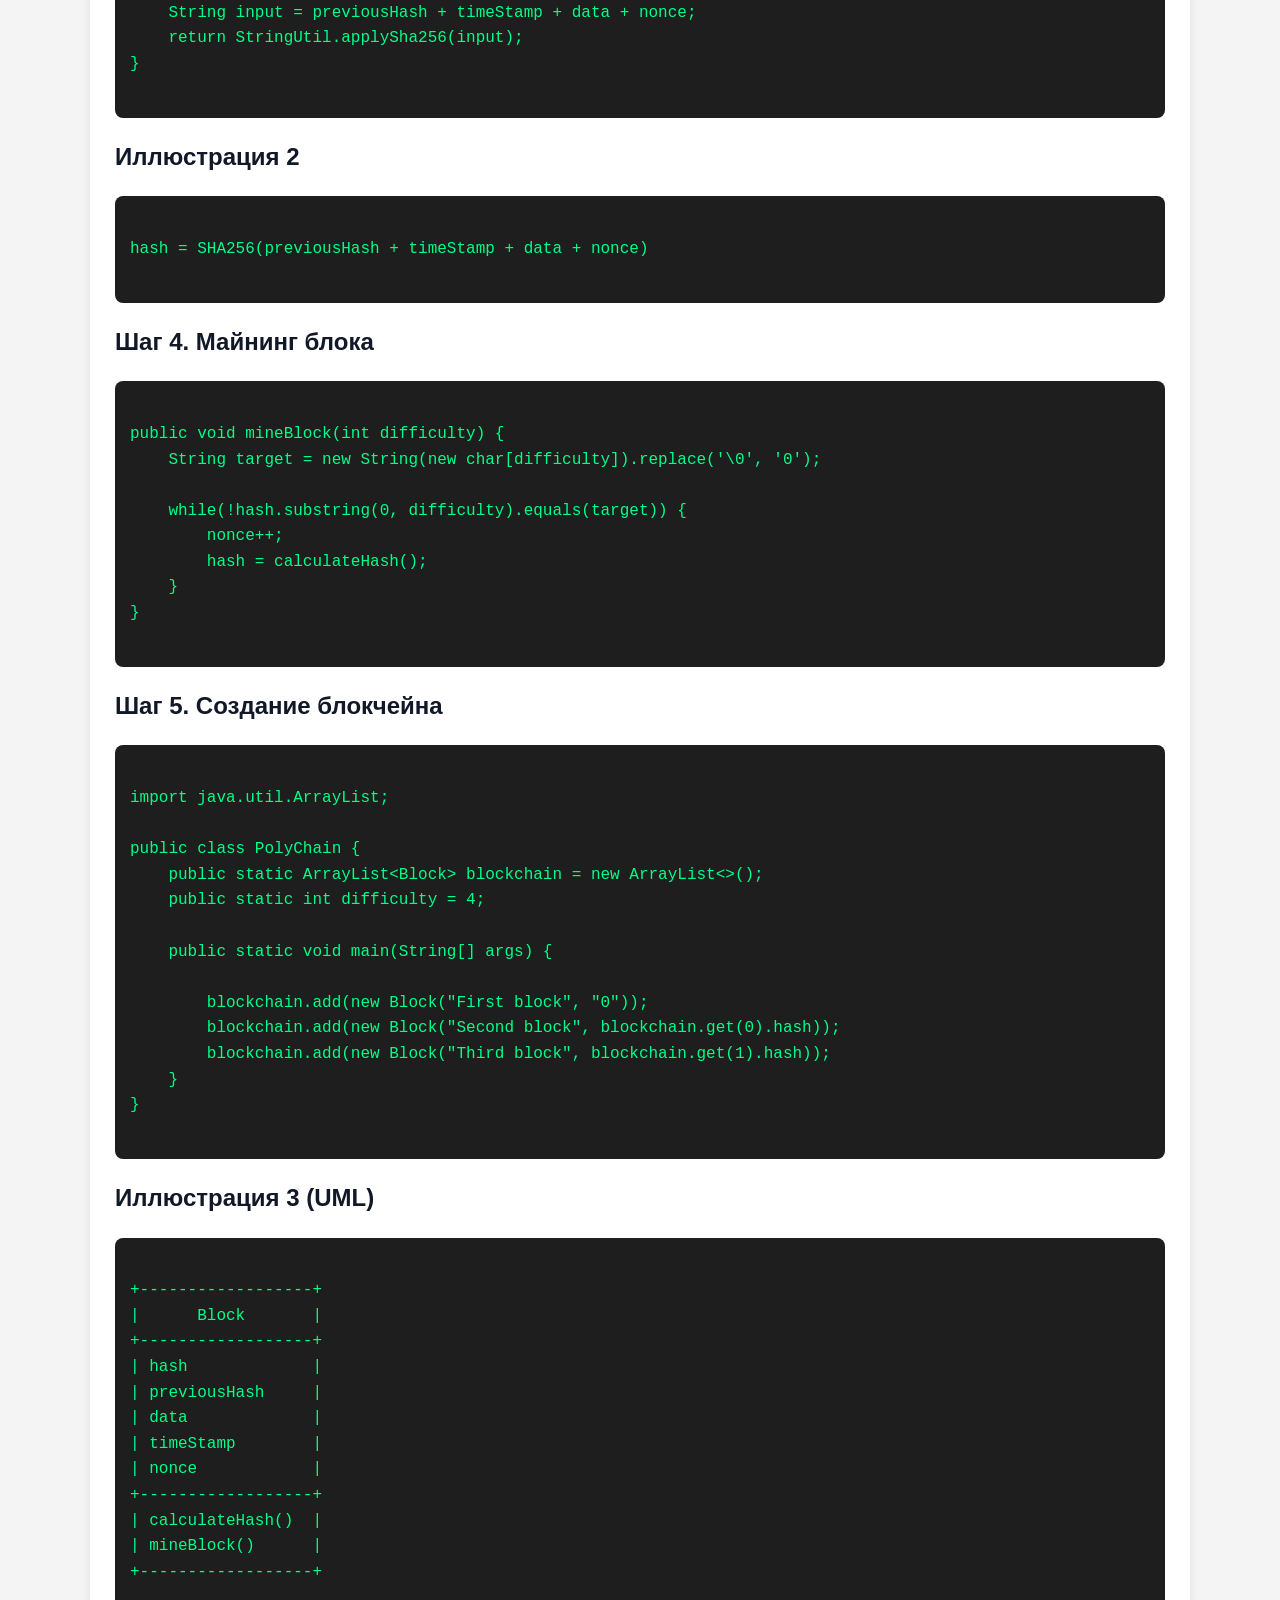
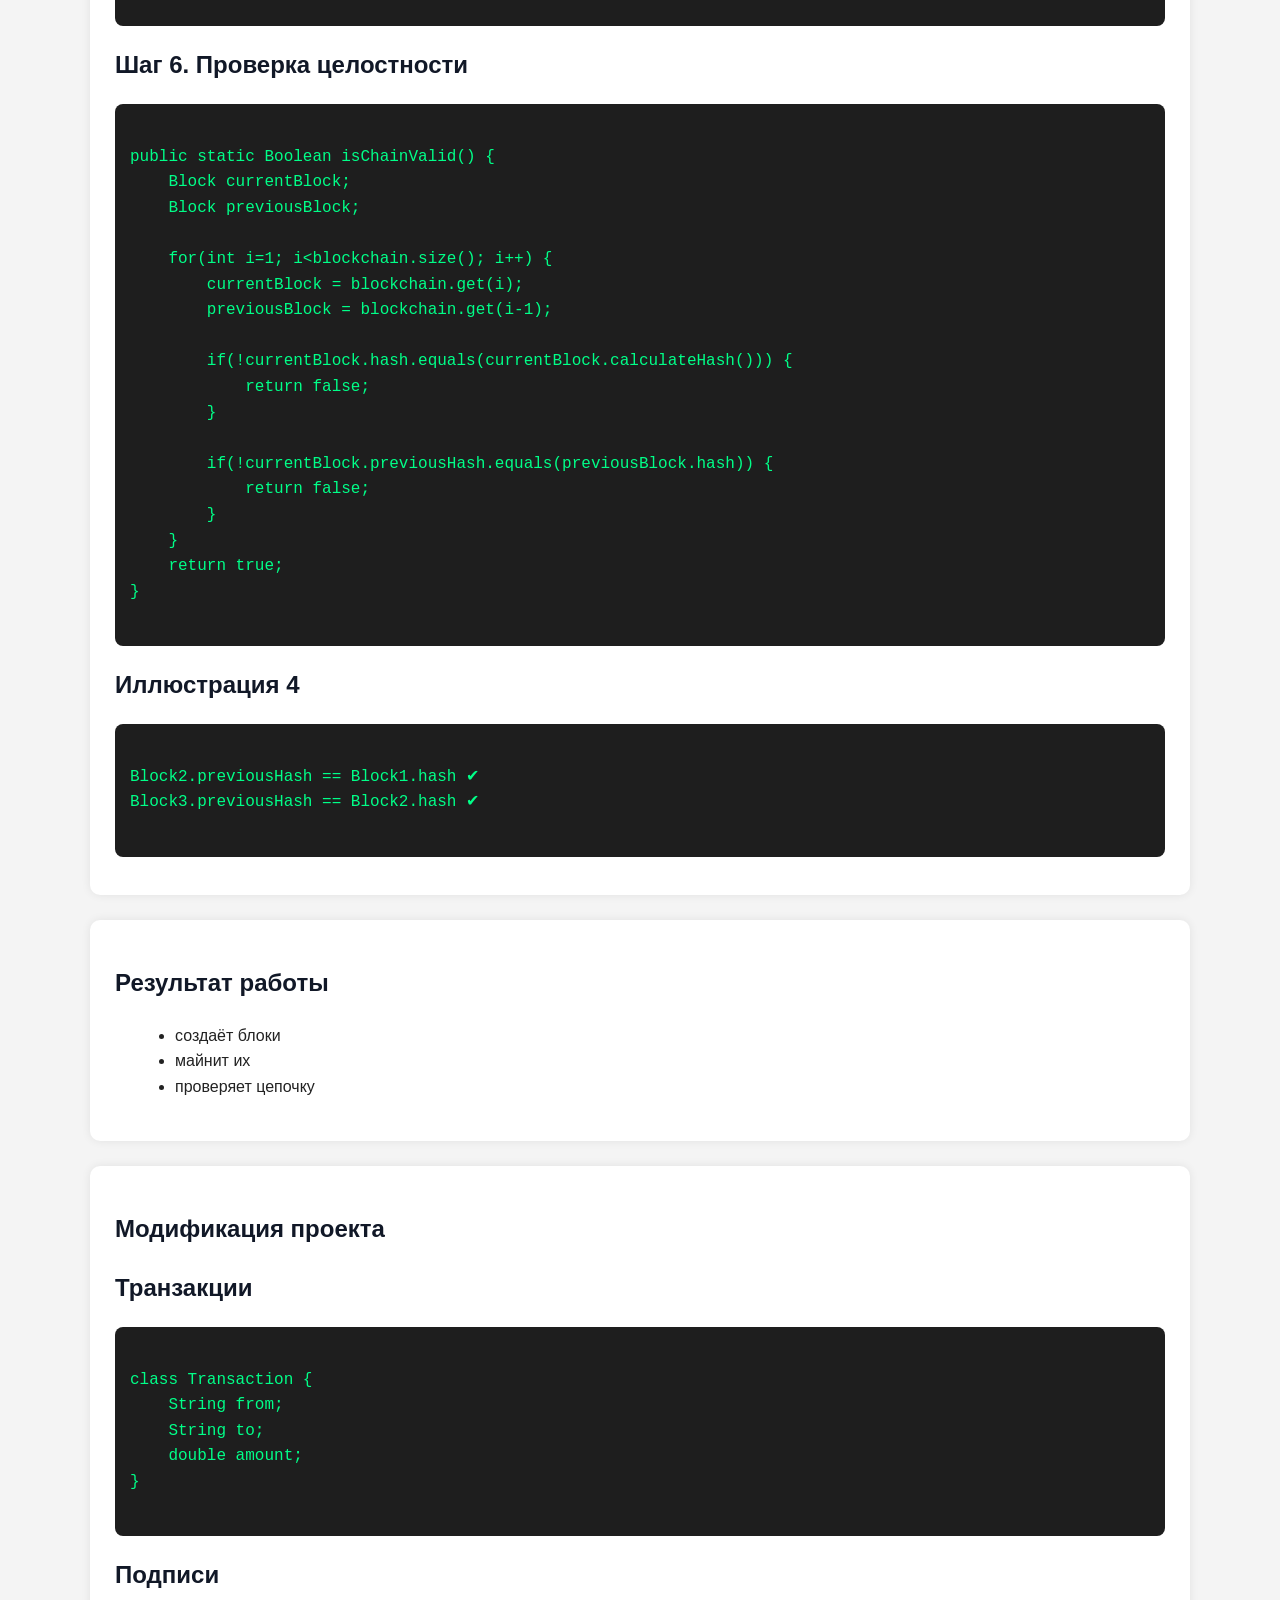
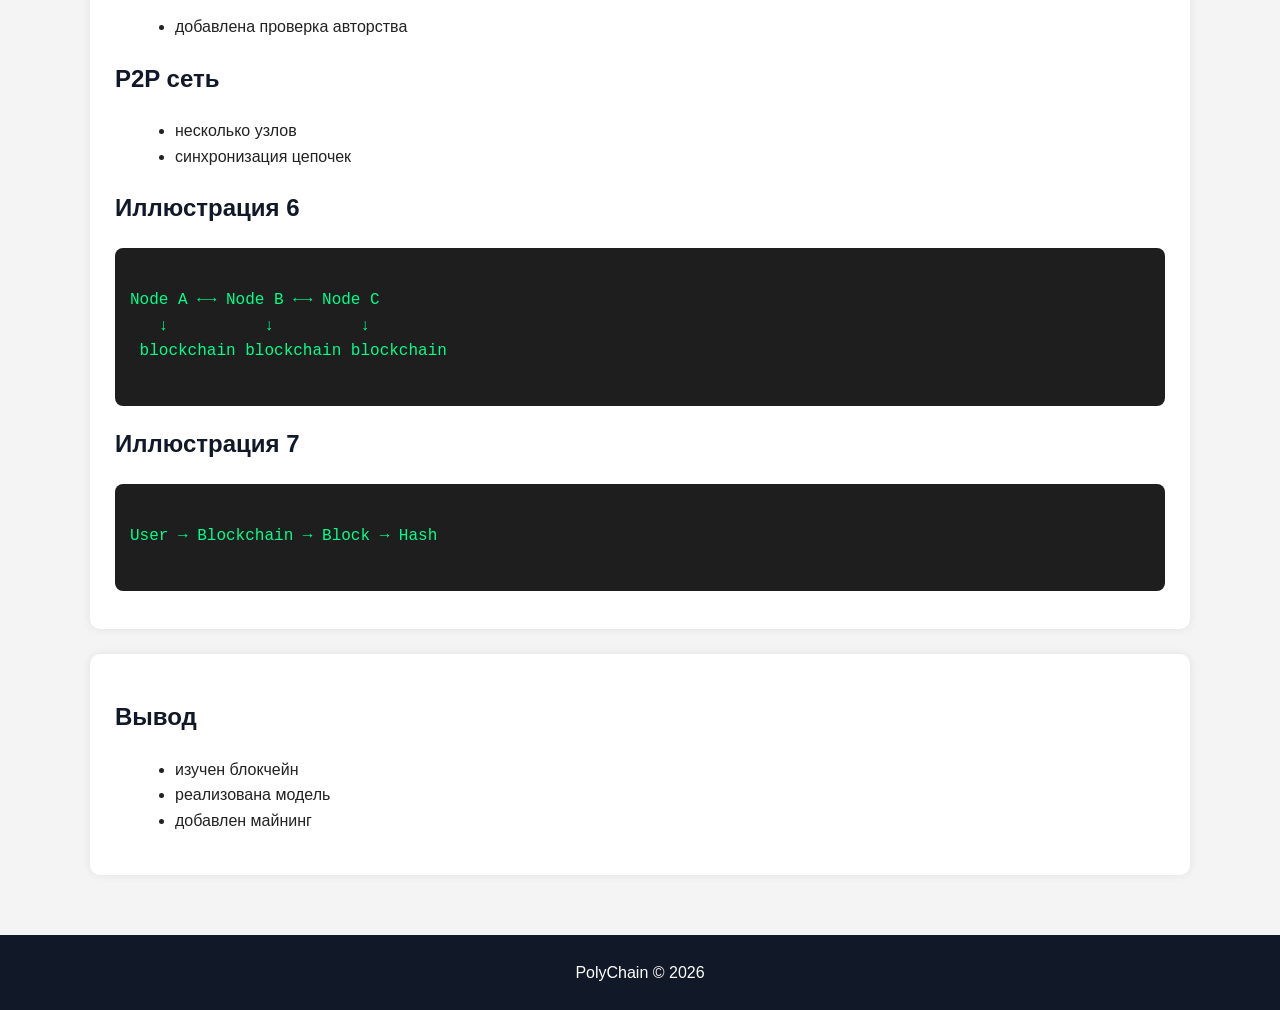
==== commit f1c6a9e2: "new index" ====
--- a/task/variable_task/presentation/index.html
+++ b/task/variable_task/presentation/index.html
@@ -174,24 +174,13 @@
 
         <img src="/task/variable_task/img/1.drawio.png">
 
-        <h2>Иллюстрация 1</h2>
-
-        <pre><code>
-+---------+     +---------+     +---------+
-| Block 1 | --> | Block 2 | --> | Block 3 |
-+---------+     +---------+     +---------+
-| hash    |     | hash    |     | hash    |
-| prev=0  |     | prev=h1 |     | prev=h2 |
-+---------+     +---------+     +---------+
-        </code></pre>
-
         <h2>Proof-of-Work (майнинг)</h2>
 
         <blockquote>
             Найти такой hash, который начинается с N нулей
         </blockquote>
 
-        <h2>Иллюстрация 2</h2>
+        <h2>Иллюстрация 1</h2>
 
         <pre><code>
 nonce = 0 → hash = A93F...
@@ -248,7 +237,7 @@
 }
         </code></pre>
 
-        <h2>Иллюстрация 3</h2>
+        <h2>Иллюстрация 2</h2>
 
         <pre><code>
 hash = SHA256(previousHash + timeStamp + data + nonce)
@@ -285,7 +274,7 @@
 }
         </code></pre>
 
-        <h2>Иллюстрация 4 (UML)</h2>
+        <h2>Иллюстрация 3 (UML)</h2>
 
         <pre><code>
 +------------------+
@@ -325,7 +314,7 @@
 }
         </code></pre>
 
-        <h2>Иллюстрация 5</h2>
+        <h2>Иллюстрация 4</h2>
 
         <pre><code>
 Block2.previousHash == Block1.hash ✔
